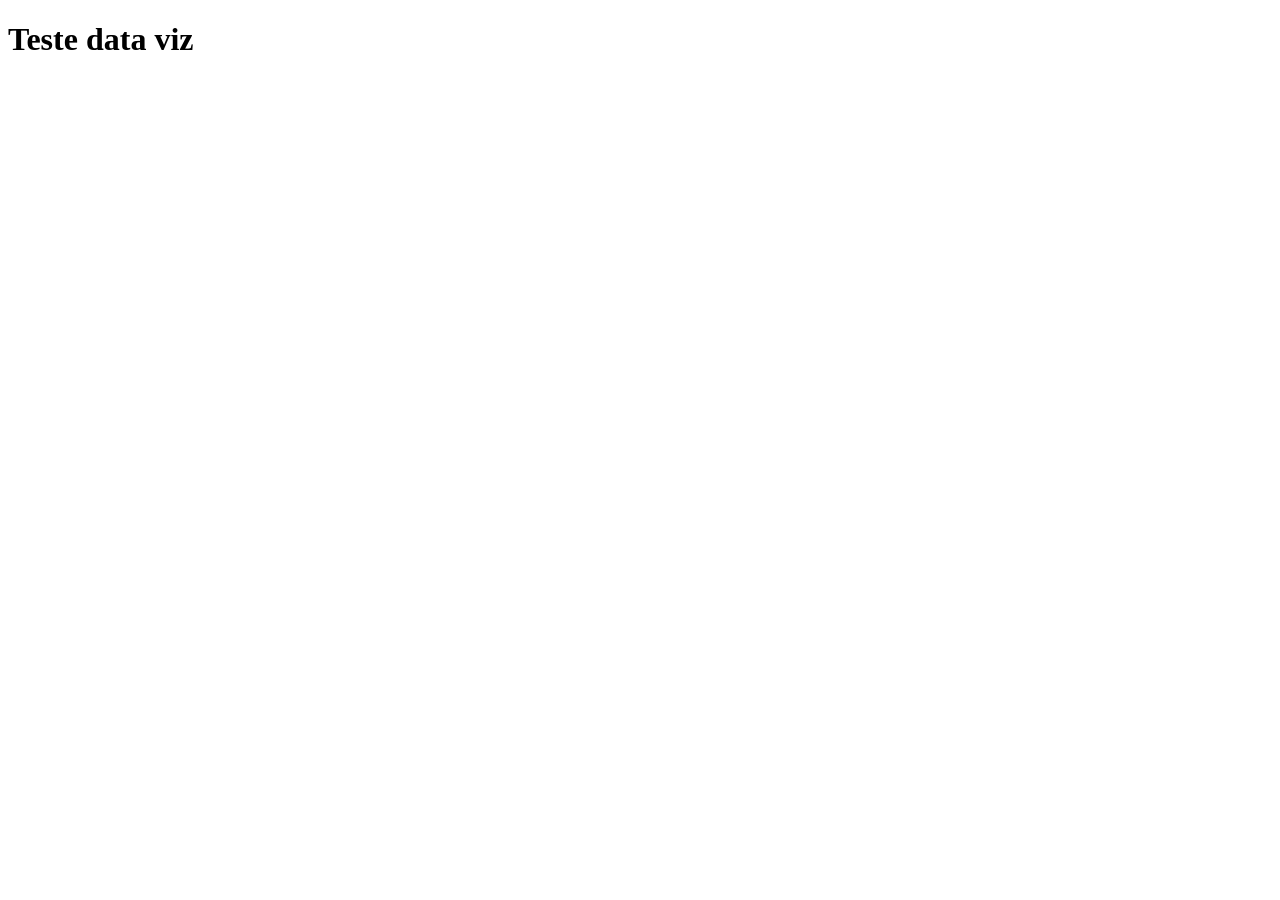
==== public/index.html @ 99648eb2 "Subindo arquivos do web data viz (https://github.com/BandTec/web-data-viz)" ====
<!DOCTYPE html>
<html lang="en">
<head>
  <meta charset="UTF-8">
  <meta name="viewport" content="width=device-width, initial-scale=1.0">
  <title>Home</title>
</head>
<body>
  <h1>Teste data viz</h1>
</body>
</html>
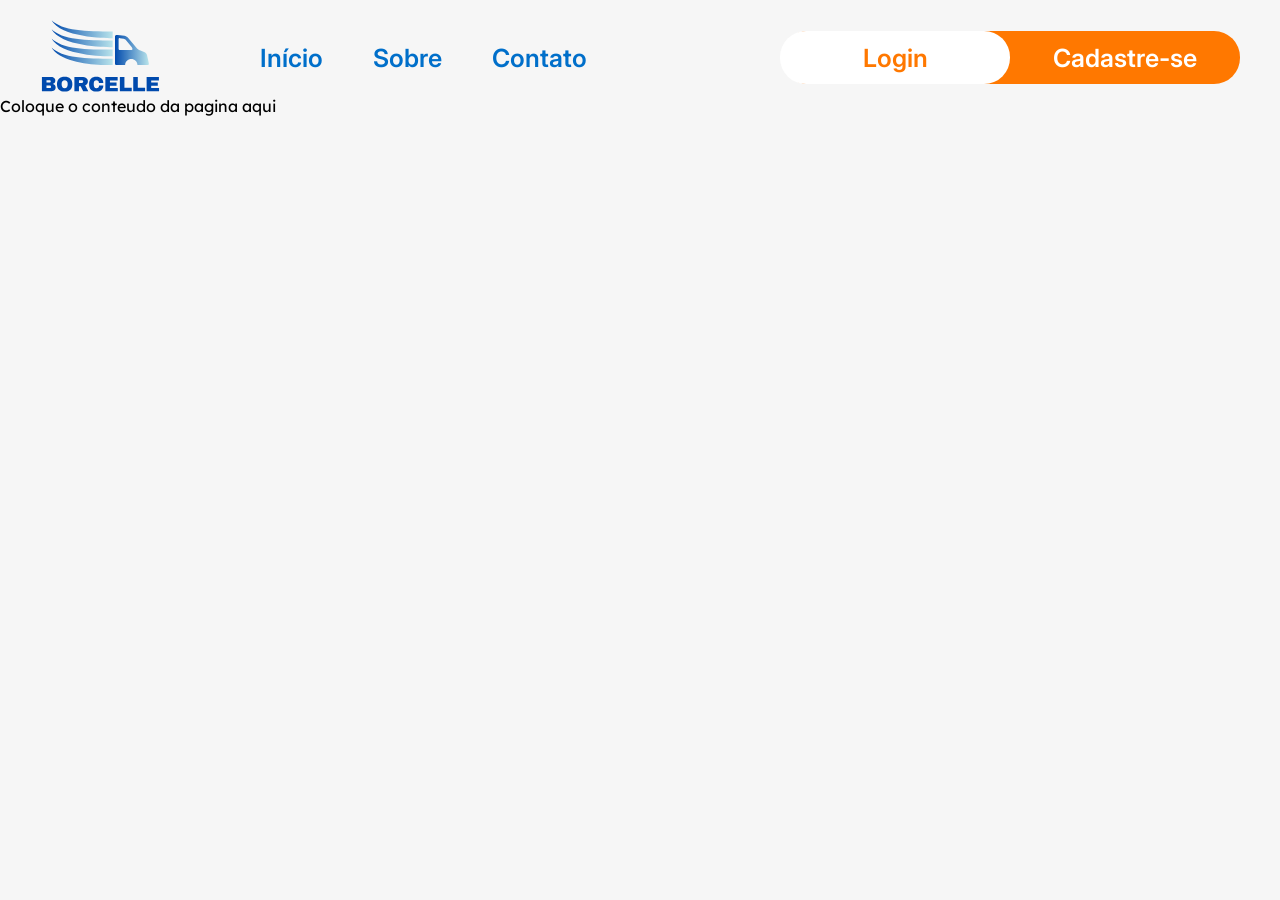
==== commit 82debca7: "Criando componentes principais e configurando os arquivos de css globais." ====
--- a/public/index.html
+++ b/public/index.html
@@ -1,11 +1,19 @@
 <!DOCTYPE html>
-<html lang="en">
+<html lang="PT-BR">
+
 <head>
   <meta charset="UTF-8">
   <meta name="viewport" content="width=device-width, initial-scale=1.0">
   <title>Home</title>
+  <link rel="stylesheet" href="css/global.css">
 </head>
+
 <body>
-  <h1>Teste data viz</h1>
+  <div class="nav1" id="navbar"></div>
+  <div class="conteudo-preLogin">
+    Coloque o conteudo da pagina aqui
+  </div>
 </body>
+<script src="js/componentes/navbar.js"></script>
+
 </html>
--- a/public/css/global.css
+++ b/public/css/global.css
@@ -0,0 +1,254 @@
+ @import url('https://fonts.googleapis.com/css2?family=Lexend+Deca&display=swap');
+ @import url('https://fonts.googleapis.com/css2?family=Inter:wght@100..900&display=swap');
+ @import url('https://cdnjs.cloudflare.com/ajax/libs/font-awesome/6.7.2/css/all.min.css');
+ /* Este arquivo contem configurações de style dos componentes que estão presentes em varias telas 
+ coloque apenas codigos que se repetem muito */
+
+ /* Por favor usem as variaveis para facilitar a configuração do modo escuro  */
+ /* Usem tbm o 'rem' inves do px, nas letras para facilitar a resposividade */
+ * {
+     --azul: #006FCA;
+     --azulEscuro: #004D8D;
+     --laranja: #FF7800;
+     --fundo: #F6F6F6;
+     --branco: #FFFFFF;
+     --cinza: #9C9C9C;
+     font-size: 1px;
+     margin: 0px;
+
+ }
+
+ body {
+     font-family: 'Lexend Deca', sans-serif;
+     background-color: var(--fundo);
+
+     * {
+         font-size: 16rem;
+     }
+ }
+
+ /* Usem tbm o 'rem' inves do 'px', nas letras para facilitar a resposividade */
+ /*
+ Exemplo de como usar 
+ .componente{
+    font-size: 30rem;
+    background-color:var(--F6F6F6);
+    color:var(--laranja);
+    border-color:var(--azul);
+ } */
+
+
+ .nav1 {
+     font-family: 'Inter', sans-serif;
+     display: flex;
+     justify-content: space-between;
+     align-items: center;
+     padding-inline: 40px;
+     padding-top: 20px;
+     position: sticky;
+     top: 0px;
+     left: 0px;
+    transition: 500ms;
+     .esquerda {
+         align-items: center;
+         display: flex;
+         gap: 100px;
+
+         .logo {
+             object-fit: cover;
+             width: 120px;
+
+             img {
+                 display: block;
+                 width: 100%;
+                 height: 100%;
+             }
+         }
+
+         .links {
+             display: flex;
+             gap: 50px;
+
+             a {
+                 text-decoration: none;
+                 font-size: 25rem;
+                 color: var(--azul);
+                 font-weight: 600;
+             }
+         }
+     }
+
+     .entradas {
+         background-color: var(--laranja);
+         display: flex;
+         border-radius: 26px;
+         padding: 0px;
+         margin: 0px;
+
+         a {
+             font-size: 25rem;
+             width: 230px;
+             display: flex;
+             align-items: center;
+             justify-content: center;
+             height: 53px;
+             border-radius: 26px;
+             text-decoration: none;
+             color: #fff;
+             font-weight: 600;
+             padding: 0px;
+             margin: 0px;
+         }
+
+         .login {
+             background-color: var(--branco);
+             color: var(--laranja);
+             margin-left: -2px;
+
+         }
+
+
+
+     }
+
+     .entradas:has(.login:hover) {
+         background-color: var(--branco);
+
+         a {
+             color: var(--laranja);
+         }
+
+         .login {
+             background-color: var(--laranja);
+             color: #fff;
+         }
+     }
+
+ }
+
+ .conteudo-preLogin {
+     width: 100%;
+    
+ }
+
+ main {
+     display: flex;
+
+     .main-posLogin {
+         flex: 1;
+
+         padding-inline: 20px;
+         padding-top: 30px;
+
+         .topo {
+             display: flex;
+             justify-content: space-between;
+
+             .titulo {
+                 color: var(--azulEscuro);
+                 font-size: 40rem;
+                 font-weight: 600;
+             }
+
+             .user {
+                 display: flex;
+                 align-items: center;
+                 gap: 40px;
+
+                 .userButton {
+                     border-radius: 50%;
+                     overflow: hidden;
+                     width: 65px;
+                     height: 65px;
+                     display: flex;
+                     align-items: center;
+                     justify-content: center;
+
+                     img {
+                         object-fit: cover;
+                         width: 100%;
+                         height: 100%;
+                     }
+                 }
+
+                 .buttonSair {
+                     background-color: var(--laranja);
+                     height: 40px;
+                     width: 165px;
+                     display: flex;
+                     align-items: center;
+                     justify-content: center;
+                     text-decoration: none;
+                     color: #fff;
+                     font-size: 20px;
+                     font-weight: 600;
+                     border-radius: 5px;
+                 }
+             }
+         }
+     }
+
+     .conteudo {
+         width: 100%;
+         margin-top: 40px;
+     }
+ }
+
+ .sidebar {
+     box-sizing: border-box;
+     display: flex;
+     flex-direction: column;
+     padding: 20px 15px;
+     width: 400px;
+     height: 100vh;
+     position: sticky;
+     top: 0px;
+     left: 0px;
+
+     .logo {
+         object-fit: cover;
+         width: 100px;
+
+         img {
+             display: block;
+             width: 100%;
+             height: 100%;
+         }
+     }
+
+     .links {
+         display: flex;
+         flex-direction: column;
+         gap: 40px;
+         margin-top: 30px;
+
+         .link {
+             background-color: transparent;
+             color: var(--cinza);
+             padding-inline: 15px;
+             display: flex;
+             align-items: center;
+             justify-content: start;
+             border-radius: 25px;
+             height: 60px;
+             font-size: 26rem;
+             text-decoration: none;
+             font-weight: 500;
+             gap: 10px;
+
+             i {
+                 font-size: 30px;
+             }
+         }
+
+         :hover {
+             background-color: var(--azul);
+             color: #fff;
+         }
+
+         .ativo {
+             background-color: var(--azul);
+             color: #fff;
+         }
+     }
+ }
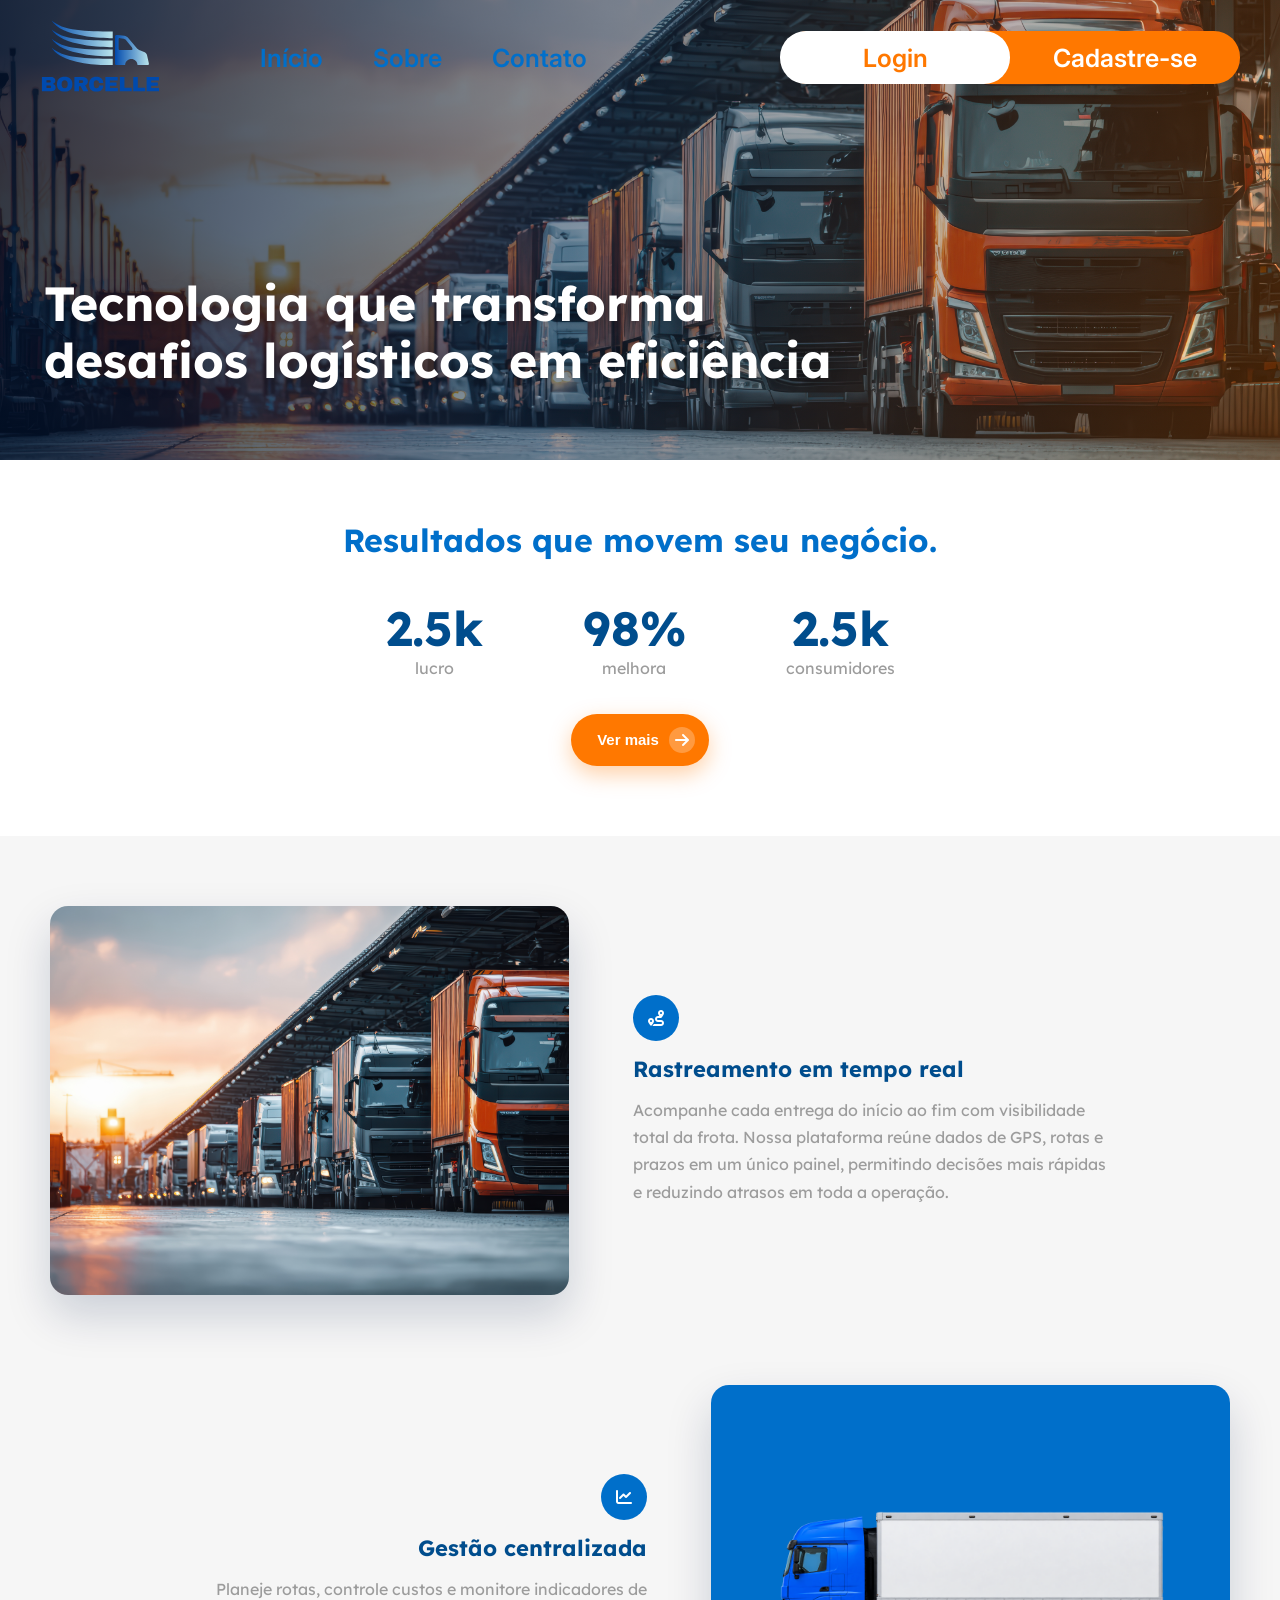
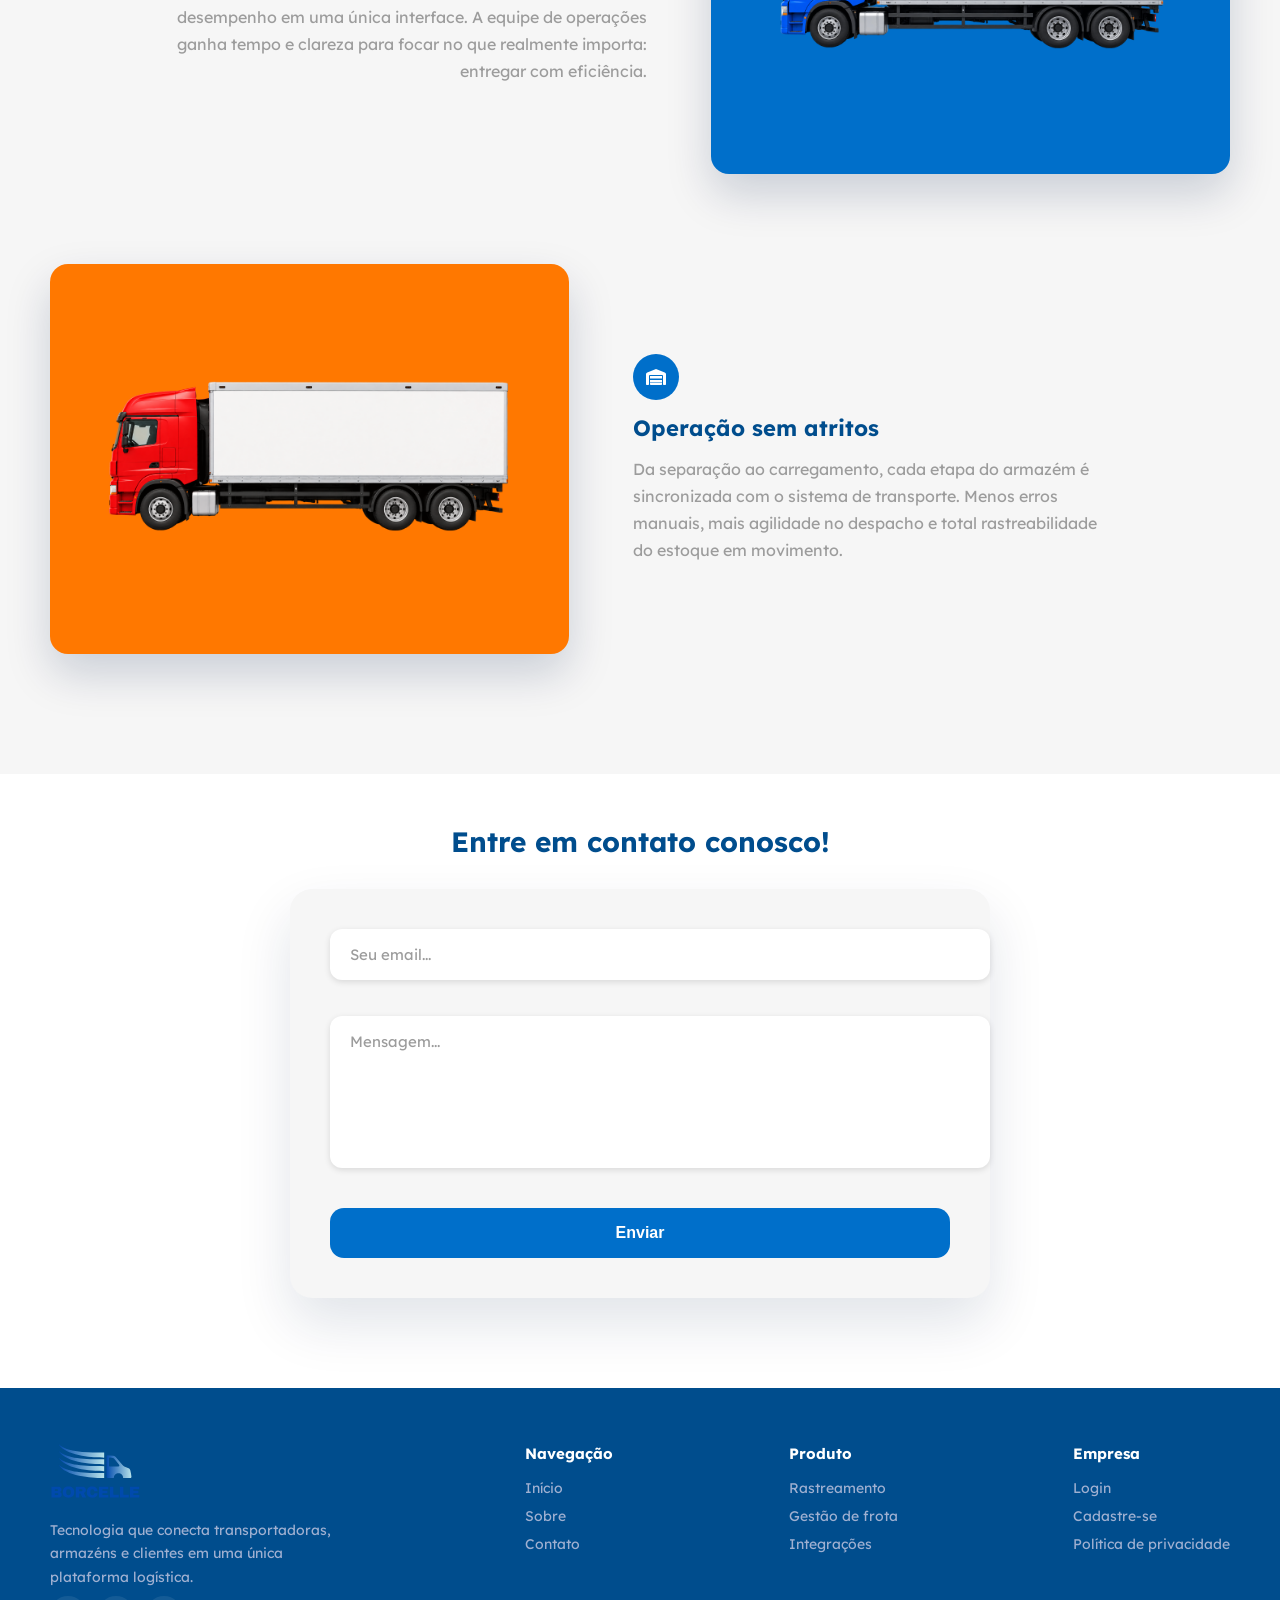
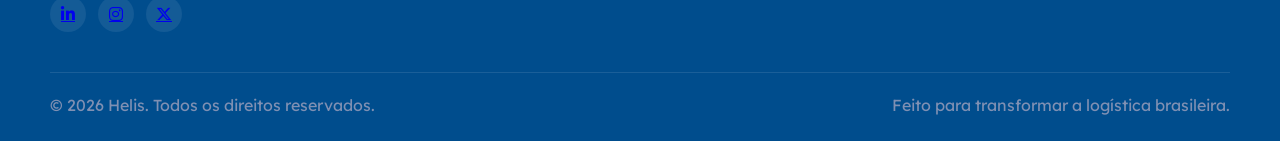
==== commit 6e81075c: "Criação da landing page" ====
--- a/public/index.html
+++ b/public/index.html
@@ -4,16 +4,134 @@
 <head>
   <meta charset="UTF-8">
   <meta name="viewport" content="width=device-width, initial-scale=1.0">
-  <title>Home</title>
+  <link rel="shortcut icon" href="assets/icon/logo.svg" type="image/x-icon">
+  <title>Helis | Início</title>
   <link rel="stylesheet" href="css/global.css">
+  <link rel="stylesheet" href="css/home.css">
 </head>
+<!-- Cada página possui seu próprio arquivo JS e CSS. Dê preferência ao uso dos arquivos existentes e, caso seja necessário, crie novos arquivos. -->
 
 <body>
-  <div class="nav1" id="navbar"></div>
-  <div class="conteudo-preLogin">
-    Coloque o conteudo da pagina aqui
-  </div>
+
+  <div class="nav1 nav-hero" id="navbar"></div>
+
+  <header class="hero">
+    <div class="hero-content">
+      <h1>Tecnologia que transforma<br>desafios logísticos em eficiência</h1>
+    </div>
+  </header>
+
+  <section class="stats-section" id="sobre">
+    <h2>Resultados que movem seu negócio.</h2>
+    <div class="stats-row">
+      <div class="stat">
+        <div class="num">2.5k</div>
+        <div class="label">lucro</div>
+      </div>
+      <div class="stat">
+        <div class="num">98%</div>
+        <div class="label">melhora</div>
+      </div>
+      <div class="stat">
+        <div class="num">2.5k</div>
+        <div class="label">consumidores</div>
+      </div>
+    </div>
+    <button class="btn-cta" type="button">Ver mais <span class="circle"><i class="fa-solid fa-arrow-right"></i></span></button>
+  </section>
+
+  <section class="features">
+
+    <div class="feature-row">
+      <div class="feature-media feature-media--foto">
+        <img src="assets/imgs/home.jpg" alt="Frota de caminhões estacionada em um pátio logístico ao entardecer">
+      </div>
+      <div class="feature-text">
+        <span class="feature-icon"><i class="fa-solid fa-route"></i></span>
+        <h3>Rastreamento em tempo real</h3>
+        <p>Acompanhe cada entrega do início ao fim com visibilidade total da frota. Nossa plataforma reúne dados de GPS, rotas e prazos em um único painel, permitindo decisões mais rápidas e reduzindo atrasos em toda a operação.</p>
+      </div>
+    </div>
+
+    <div class="feature-row reverse">
+      <div class="feature-media feature-media--azul">
+        <img src="assets/imgs/TruckBlue.png" alt="Ilustração de um caminhão de transporte de cargas">
+      </div>
+      <div class="feature-text">
+        <span class="feature-icon"><i class="fa-solid fa-chart-line"></i></span>
+        <h3>Gestão centralizada</h3>
+        <p>Planeje rotas, controle custos e monitore indicadores de desempenho em uma única interface. A equipe de operações ganha tempo e clareza para focar no que realmente importa: entregar com eficiência.</p>
+      </div>
+    </div>
+
+    <div class="feature-row">
+      <div class="feature-media feature-media--laranja">
+        <img src="assets/imgs/TruckRed.png" alt="Ilustração de um caminhão de entrega">
+      </div>
+      <div class="feature-text">
+        <span class="feature-icon"><i class="fa-solid fa-warehouse"></i></span>
+        <h3>Operação sem atritos</h3>
+        <p>Da separação ao carregamento, cada etapa do armazém é sincronizada com o sistema de transporte. Menos erros manuais, mais agilidade no despacho e total rastreabilidade do estoque em movimento.</p>
+      </div>
+    </div>
+
+  </section>
+
+  <section class="contact-section" id="contato">
+    <h2>Entre em contato conosco!</h2>
+    <div class="contact-card">
+      <form id="contact-form" novalidate>
+        <input type="email" id="email" name="email" placeholder="Seu email...">
+        <span class="field-error" id="email-error"></span>
+
+        <textarea id="message" name="message" placeholder="Mensagem..."></textarea>
+        <span class="field-error" id="message-error"></span>
+
+        <button type="submit" class="btn-submit">Enviar</button>
+      </form>
+      <div class="form-success" id="form-success"></div>
+    </div>
+  </section>
+
+  <footer class="rodape">
+    <div class="footer-grid">
+      <div class="footer-brand">
+        <a class="logo" href="index.html"><img src="assets/icon/logo.svg" alt="Logo Helis"></a>
+        <p>Tecnologia que conecta transportadoras, armazéns e clientes em uma única plataforma logística.</p>
+        <div class="footer-social">
+          <a href="#" aria-label="LinkedIn"><i class="fa-brands fa-linkedin-in"></i></a>
+          <a href="#" aria-label="Instagram"><i class="fa-brands fa-instagram"></i></a>
+          <a href="#" aria-label="X"><i class="fa-brands fa-x-twitter"></i></a>
+        </div>
+      </div>
+      <div class="footer-col">
+        <h4>Navegação</h4>
+        <a href="#inicio">Início</a>
+        <a href="#sobre">Sobre</a>
+        <a href="#contato">Contato</a>
+      </div>
+      <div class="footer-col">
+        <h4>Produto</h4>
+        <a href="#">Rastreamento</a>
+        <a href="#">Gestão de frota</a>
+        <a href="#">Integrações</a>
+      </div>
+      <div class="footer-col">
+        <h4>Empresa</h4>
+        <a href="login.html">Login</a>
+        <a href="cadastro.html">Cadastre-se</a>
+        <a href="#">Política de privacidade</a>
+      </div>
+    </div>
+    <div class="footer-bottom">
+      <span>© 2026 Helis. Todos os direitos reservados.</span>
+      <span>Feito para transformar a logística brasileira.</span>
+    </div>
+  </footer>
+
+  <script src="js/componentes/navbar.js"></script>
+  <script src="js/session.js"></script>
+  <script src="js/langePage.js"></script>
 </body>
-<script src="js/componentes/navbar.js"></script>
 
 </html>
--- a/public/css/global.css
+++ b/public/css/global.css
@@ -75,6 +75,10 @@
                  color: var(--azul);
                  font-weight: 600;
              }
+             a:hover{
+                    transform: translateY(-2px);
+                    color: var(--laranja);
+             }
          }
      }
 
@@ -184,6 +188,11 @@
                      font-weight: 600;
                      border-radius: 5px;
                  }
+                 .buttonSair:hover {
+                     transform: translateY(-2px);
+    box-shadow: 0 4px 10px rgba(0, 0, 0, 0.15);
+   
+                 }
              }
          }
      }
@@ -239,10 +248,11 @@
              i {
                  font-size: 30px;
              }
+             transition: 300ms;
          }
 
          :hover {
-             background-color: var(--azul);
+             background-color: #006fcad0;
              color: #fff;
          }
 
--- a/public/css/home.css
+++ b/public/css/home.css
@@ -0,0 +1,430 @@
+/* Por favor usem as variaveis para facilitar a configuração do modo escuro  */
+ /* Usem tbm o 'rem' inves do px, nas letras para facilitar a resposividade */
+
+ /*
+ Exemplo de como usar as variaveis de cor e o rem
+ .componente{
+    font-size: 30rem;
+    background-color:var(--F6F6F6);
+    color:var(--laranja);
+    border-color:var(--azul);
+ }
+As variaveis estão declaradas no arquivo global.css
+Não é necessário copiar as variaveis aqui ,apenas use o var(--variavel);
+
+ */
+
+ /* O componente .nav1 (navbar.js) já cuida do fundo transparente -> branco no scroll.
+ Aqui só sobrepomos ele em cima da imagem do header, só nesta página. */
+ #navbar.nav-hero {
+   position: sticky;
+   z-index: 10;
+   margin-bottom: -96rem;
+ }
+
+ .hero {
+   position: relative;
+   min-height: 460rem;
+   display: flex;
+   align-items: flex-end;
+   background-image:
+     linear-gradient(100deg, rgba(0, 15, 40, .82) 0%, rgba(0, 30, 60, .45) 45%, rgba(255, 120, 0, .25) 100%),
+     url('../assets/imgs/home.jpg');
+   background-size: cover;
+   background-position: center;
+
+   .hero-content {
+     padding: 90rem 44rem 70rem;
+     max-width: 900rem;
+
+     h1 {
+       color: var(--branco);
+       font-size: 48rem;
+       font-weight: 700;
+       line-height: 1.2;
+       text-shadow: 0 2rem 18rem rgba(0, 0, 0, .35);
+     }
+   }
+ }
+
+ .stats-section {
+   text-align: center;
+   padding: 60rem 24rem 70rem;
+   background-color: var(--branco);
+
+   h2 {
+     color: var(--azul);
+     font-size: 32rem;
+     font-weight: 700;
+     margin-bottom: 44rem;
+   }
+
+   .stats-row {
+     display: flex;
+     justify-content: center;
+     flex-wrap: wrap;
+     gap: 100rem;
+     margin-bottom: 36rem;
+
+     .stat {
+       .num {
+         font-size: 48rem;
+         font-weight: 700;
+         color: var(--azulEscuro);
+         line-height: 1;
+       }
+
+       .label {
+         margin-top: 6rem;
+         color: var(--cinza);
+         font-size: 16rem;
+       }
+     }
+   }
+ }
+
+ .btn-cta {
+   display: inline-flex;
+   align-items: center;
+   gap: 10rem;
+   background-color: var(--laranja);
+   color: var(--branco);
+   padding: 13rem 14rem 13rem 26rem;
+   border: none;
+   border-radius: 40rem;
+   font-size: 15rem;
+   font-weight: 700;
+   cursor: pointer;
+   box-shadow: 0 8rem 22rem rgba(255, 120, 0, .35);
+   transition: 200ms;
+
+   .circle {
+     width: 26rem;
+     height: 26rem;
+     border-radius: 50%;
+     background-color: rgba(255, 255, 255, .25);
+     display: flex;
+     align-items: center;
+     justify-content: center;
+     font-size: 12rem;
+   }
+ }
+
+ .btn-cta:hover {
+   transform: translateY(-2rem);
+   box-shadow: 0 10rem 26rem rgba(255, 120, 0, .45);
+ }
+
+ .features {
+   background-color: var(--fundo);
+   padding: 70rem 44rem 30rem;
+
+   .feature-row {
+     display: flex;
+     align-items: center;
+     gap: 64rem;
+     max-width: 1180rem;
+     margin: 0 auto 90rem;
+
+     .feature-media {
+       flex: 0 0 44%;
+       aspect-ratio: 4 / 3;
+       border-radius: 18rem;
+       overflow: hidden;
+       box-shadow: 0 20rem 45rem rgba(0, 30, 70, .18);
+       display: flex;
+       align-items: center;
+       justify-content: center;
+
+       img {
+         width: 100%;
+         height: 100%;
+         object-fit: cover;
+       }
+     }
+
+     .feature-media--azul {
+       background-color: var(--azul);
+
+       img {
+         width: 80%;
+         height: auto;
+         object-fit: contain;
+       }
+     }
+
+     .feature-media--laranja {
+       background-color: var(--laranja);
+
+       img {
+         width: 80%;
+         height: auto;
+         object-fit: contain;
+       }
+     }
+
+     .feature-text {
+       flex: 1;
+
+       .feature-icon {
+         display: inline-flex;
+         align-items: center;
+         justify-content: center;
+         width: 46rem;
+         height: 46rem;
+         border-radius: 50%;
+         background-color: var(--azul);
+         color: var(--branco);
+         font-size: 20rem;
+         margin-bottom: 14rem;
+       }
+
+       h3 {
+         color: var(--azulEscuro);
+         font-size: 22rem;
+         font-weight: 700;
+         margin-bottom: 14rem;
+       }
+
+       p {
+         color: var(--cinza);
+         font-size: 16rem;
+         line-height: 1.7;
+         max-width: 480rem;
+       }
+     }
+   }
+
+   .feature-row.reverse {
+     flex-direction: row-reverse;
+
+     .feature-text {
+       text-align: right;
+
+       .feature-icon,
+       p {
+         margin-left: auto;
+       }
+     }
+   }
+ }
+
+ .contact-section {
+   background-color: var(--branco);
+   padding: 50rem 24rem 90rem;
+   text-align: center;
+
+   h2 {
+     color: var(--azulEscuro);
+     font-size: 28rem;
+     font-weight: 700;
+     margin-bottom: 30rem;
+   }
+
+   .contact-card {
+     max-width: 620rem;
+     margin: 0 auto;
+     background-color: var(--fundo);
+     border-radius: 22rem;
+     padding: 40rem;
+     box-shadow: 0 25rem 55rem rgba(0, 30, 70, .12);
+
+     input,
+     textarea {
+       width: 100%;
+       border: none;
+       background-color: var(--branco);
+       box-shadow: 0 2rem 6rem rgba(0, 0, 0, .12);
+       border-radius: 12rem;
+       padding: 16rem 20rem;
+       font-size: 15rem;
+       font-family: 'Lexend Deca', sans-serif;
+       margin-bottom: 18rem;
+       resize: none;
+     }
+
+     textarea {
+       height: 120rem;
+     }
+
+     input:focus,
+     textarea:focus {
+       outline: 2rem solid var(--azul);
+     }
+
+     input::placeholder,
+     textarea::placeholder {
+       color: var(--cinza);
+     }
+   }
+
+   .field-error {
+     display: block;
+     text-align: left;
+     color: #c0392b;
+     font-size: 13rem;
+     margin: -12rem 0 14rem 4rem;
+     min-height: 16rem;
+   }
+
+   .btn-submit {
+     width: 100%;
+     background-color: var(--azul);
+     color: var(--branco);
+     border: none;
+     padding: 16rem;
+     border-radius: 14rem;
+     font-size: 16rem;
+     font-weight: 700;
+     cursor: pointer;
+     transition: 200ms;
+   }
+
+   .btn-submit:hover {
+     background-color: var(--azulEscuro);
+     transform: translateY(-2rem);
+   }
+
+   .form-success {
+     display: none;
+     margin-top: 16rem;
+     padding: 14rem 18rem;
+     background-color: #e6f6ec;
+     color: #1e7a44;
+     border-radius: 10rem;
+     font-size: 14rem;
+     font-weight: 600;
+   }
+
+   .form-success.visible {
+     display: block;
+   }
+ }
+
+ .rodape {
+   background-color: var(--azulEscuro);
+   color: #c7d3ec;
+   padding: 56rem 44rem 26rem;
+
+   .footer-grid {
+     display: flex;
+     flex-wrap: wrap;
+     justify-content: space-between;
+     gap: 48rem;
+     max-width: 1180rem;
+     margin: 0 auto 40rem;
+
+     .footer-brand {
+       max-width: 300rem;
+
+       .logo {
+         display: inline-block;
+         width: 90rem;
+         margin-bottom: 14rem;
+
+         img {
+           display: block;
+           width: 100%;
+         }
+       }
+
+       p {
+         color: #9fb0d1;
+         font-size: 14rem;
+         line-height: 1.7;
+       }
+     }
+
+     .footer-col {
+       h4 {
+         color: var(--branco);
+         font-size: 15rem;
+         font-weight: 700;
+         margin-bottom: 16rem;
+       }
+
+       a {
+         display: block;
+         color: #9fb0d1;
+         font-size: 14rem;
+         text-decoration: none;
+         margin-bottom: 10rem;
+         transition: 200ms;
+       }
+
+       a:hover {
+         color: var(--laranja);
+       }
+     }
+   }
+
+   .footer-social {
+     display: flex;
+     gap: 12rem;
+     margin-top: 6rem;
+
+     a {
+       width: 36rem;
+       height: 36rem;
+       border-radius: 50%;
+       background-color: rgba(255, 255, 255, .08);
+       display: flex;
+       align-items: center;
+       justify-content: center;
+       font-size: 15rem;
+       margin-bottom: 0;
+     }
+
+     a:hover {
+       background-color: var(--laranja);
+       color: var(--branco);
+     }
+   }
+
+   .footer-bottom {
+     border-top: 1rem solid rgba(255, 255, 255, .1);
+     max-width: 1180rem;
+     margin: 0 auto;
+     padding-top: 22rem;
+     display: flex;
+     flex-wrap: wrap;
+     justify-content: space-between;
+     gap: 10rem;
+     font-size: 13rem;
+     color: #7f90b3;
+   }
+ }
+
+ @media (max-width: 900px) {
+   .nav1 .esquerda .links {
+     display: none;
+   }
+
+   .hero .hero-content h1 {
+     font-size: 34rem;
+   }
+
+   .features .feature-row,
+   .features .feature-row.reverse {
+     flex-direction: column;
+     text-align: left;
+
+     .feature-media {
+       flex: none;
+       width: 100%;
+     }
+
+     .feature-text {
+       text-align: left;
+
+       .feature-icon,
+       p {
+         margin-left: 0;
+       }
+     }
+   }
+
+   .stats-section .stats-row {
+     gap: 40rem;
+   }
+ }
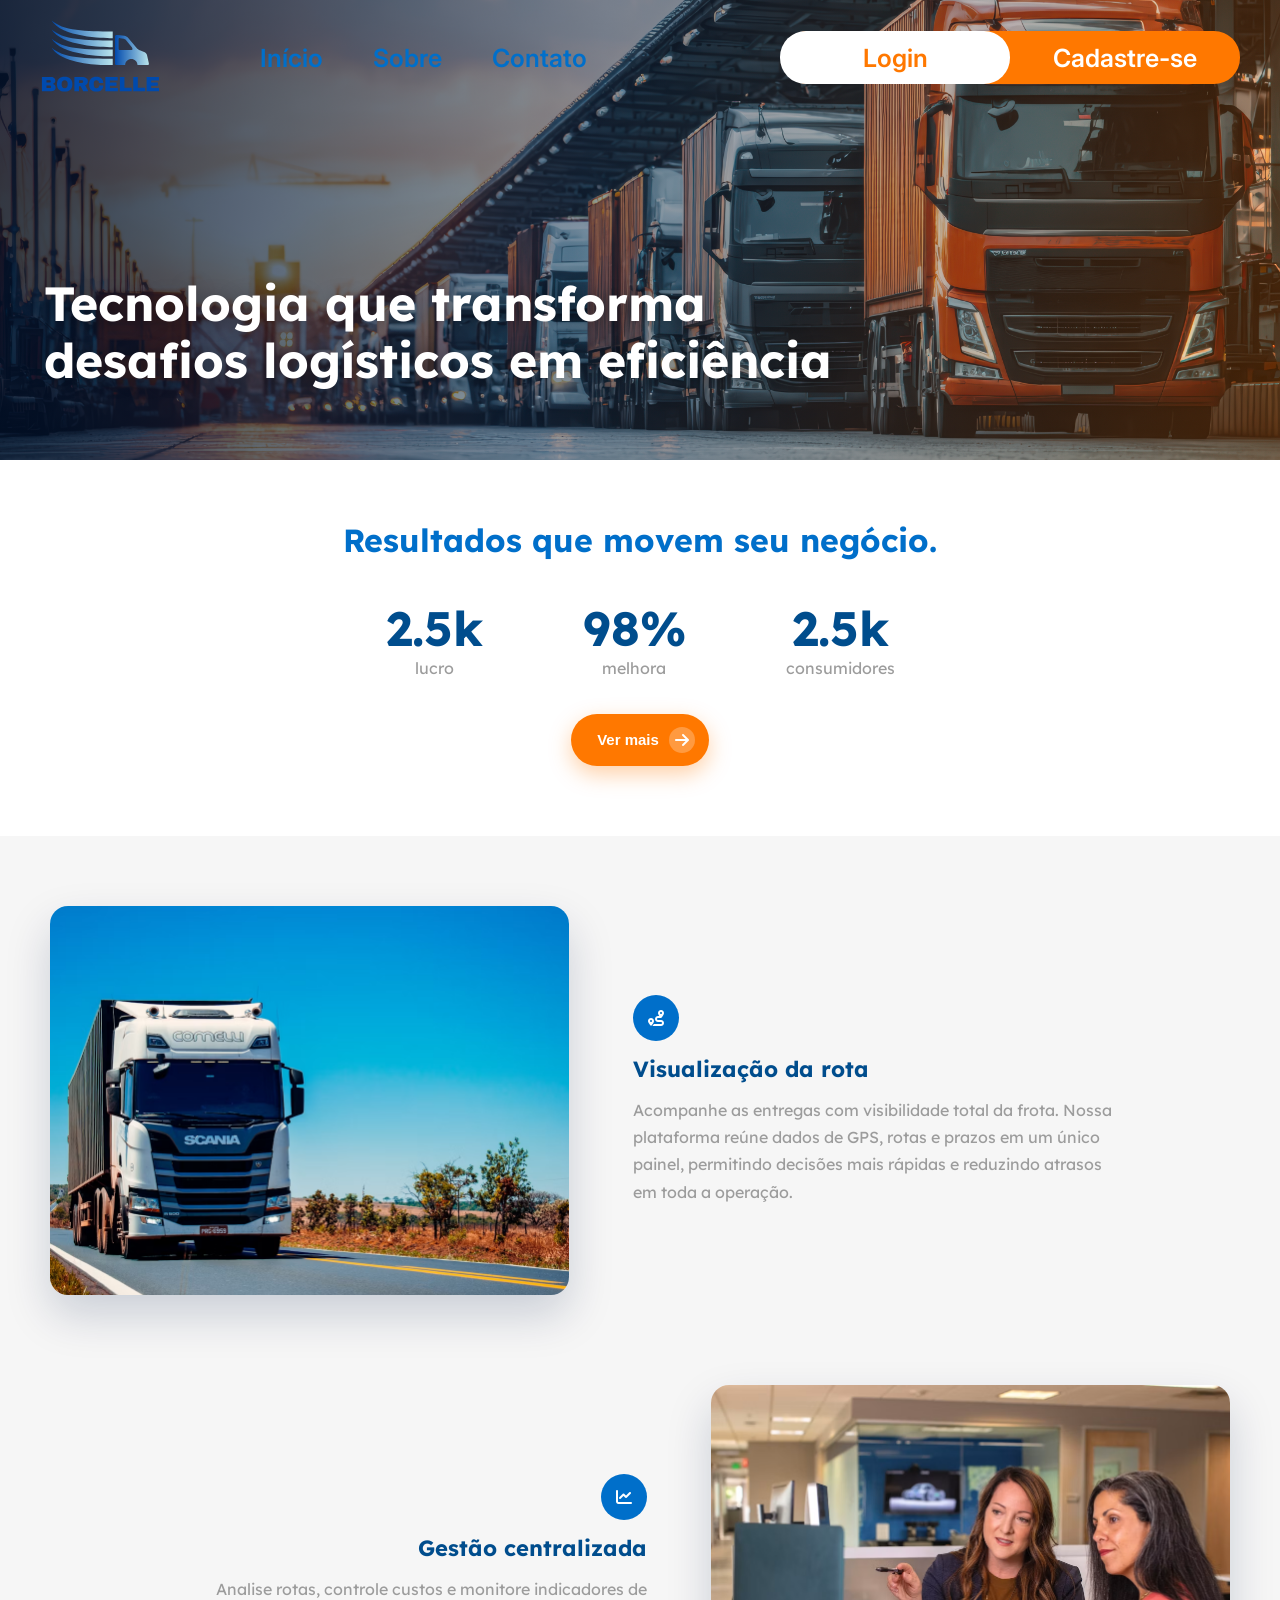
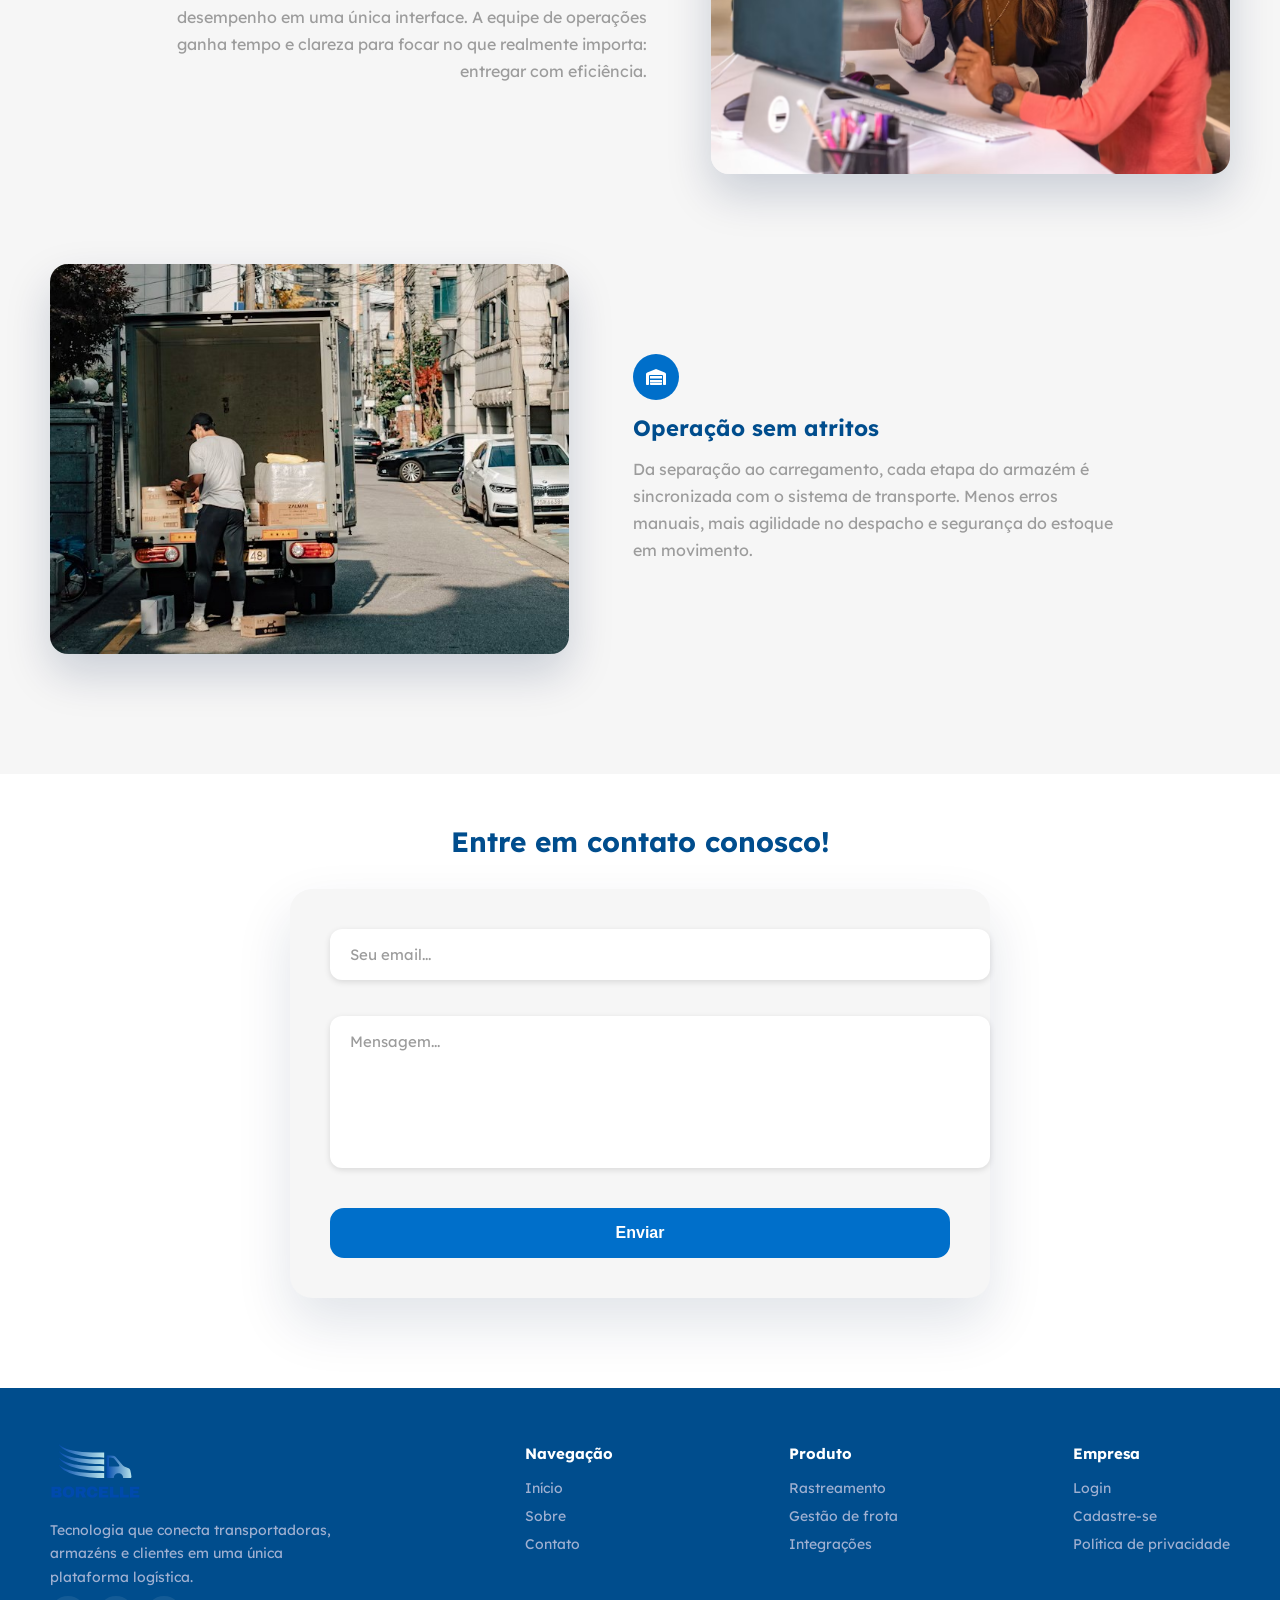
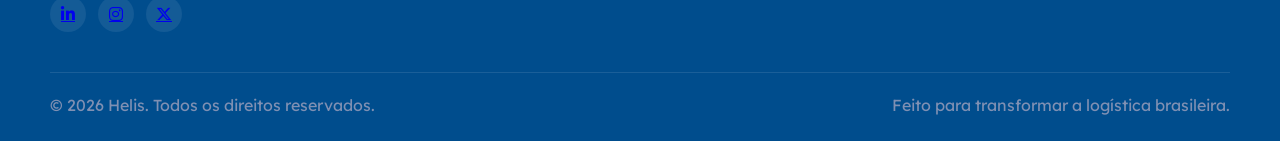
==== commit 502182bd: "Ajuste nas imagens e nos textos" ====
--- a/public/index.html
+++ b/public/index.html
@@ -44,34 +44,34 @@
 
     <div class="feature-row">
       <div class="feature-media feature-media--foto">
-        <img src="assets/imgs/home.jpg" alt="Frota de caminhões estacionada em um pátio logístico ao entardecer">
+        <img src="assets/imgs/bloco1.png" alt="Caminhão na estrada.">
       </div>
       <div class="feature-text">
         <span class="feature-icon"><i class="fa-solid fa-route"></i></span>
-        <h3>Rastreamento em tempo real</h3>
-        <p>Acompanhe cada entrega do início ao fim com visibilidade total da frota. Nossa plataforma reúne dados de GPS, rotas e prazos em um único painel, permitindo decisões mais rápidas e reduzindo atrasos em toda a operação.</p>
+        <h3>Visualização da rota</h3>
+        <p>Acompanhe as entregas com visibilidade total da frota. Nossa plataforma reúne dados de GPS, rotas e prazos em um único painel, permitindo decisões mais rápidas e reduzindo atrasos em toda a operação.</p>
       </div>
     </div>
 
     <div class="feature-row reverse">
-      <div class="feature-media feature-media--azul">
-        <img src="assets/imgs/TruckBlue.png" alt="Ilustração de um caminhão de transporte de cargas">
+      <div class="feature-media feature-media--foto">
+        <img src="assets/imgs/bloco2.avif" alt="Duas analistas, olhando para um computador e apontando métricas.">
       </div>
       <div class="feature-text">
         <span class="feature-icon"><i class="fa-solid fa-chart-line"></i></span>
         <h3>Gestão centralizada</h3>
-        <p>Planeje rotas, controle custos e monitore indicadores de desempenho em uma única interface. A equipe de operações ganha tempo e clareza para focar no que realmente importa: entregar com eficiência.</p>
+        <p>Analise rotas, controle custos e monitore indicadores de desempenho em uma única interface. A equipe de operações ganha tempo e clareza para focar no que realmente importa: entregar com eficiência.</p>
       </div>
     </div>
 
     <div class="feature-row">
-      <div class="feature-media feature-media--laranja">
-        <img src="assets/imgs/TruckRed.png" alt="Ilustração de um caminhão de entrega">
+      <div class="feature-media feature-media--foto">
+        <img src="assets/imgs/bloco3.jpg" alt="Homem descarregando caminhão de entrega.">
       </div>
       <div class="feature-text">
         <span class="feature-icon"><i class="fa-solid fa-warehouse"></i></span>
         <h3>Operação sem atritos</h3>
-        <p>Da separação ao carregamento, cada etapa do armazém é sincronizada com o sistema de transporte. Menos erros manuais, mais agilidade no despacho e total rastreabilidade do estoque em movimento.</p>
+        <p>Da separação ao carregamento, cada etapa do armazém é sincronizada com o sistema de transporte. Menos erros manuais, mais agilidade no despacho e segurança do estoque em movimento.</p>
       </div>
     </div>
 
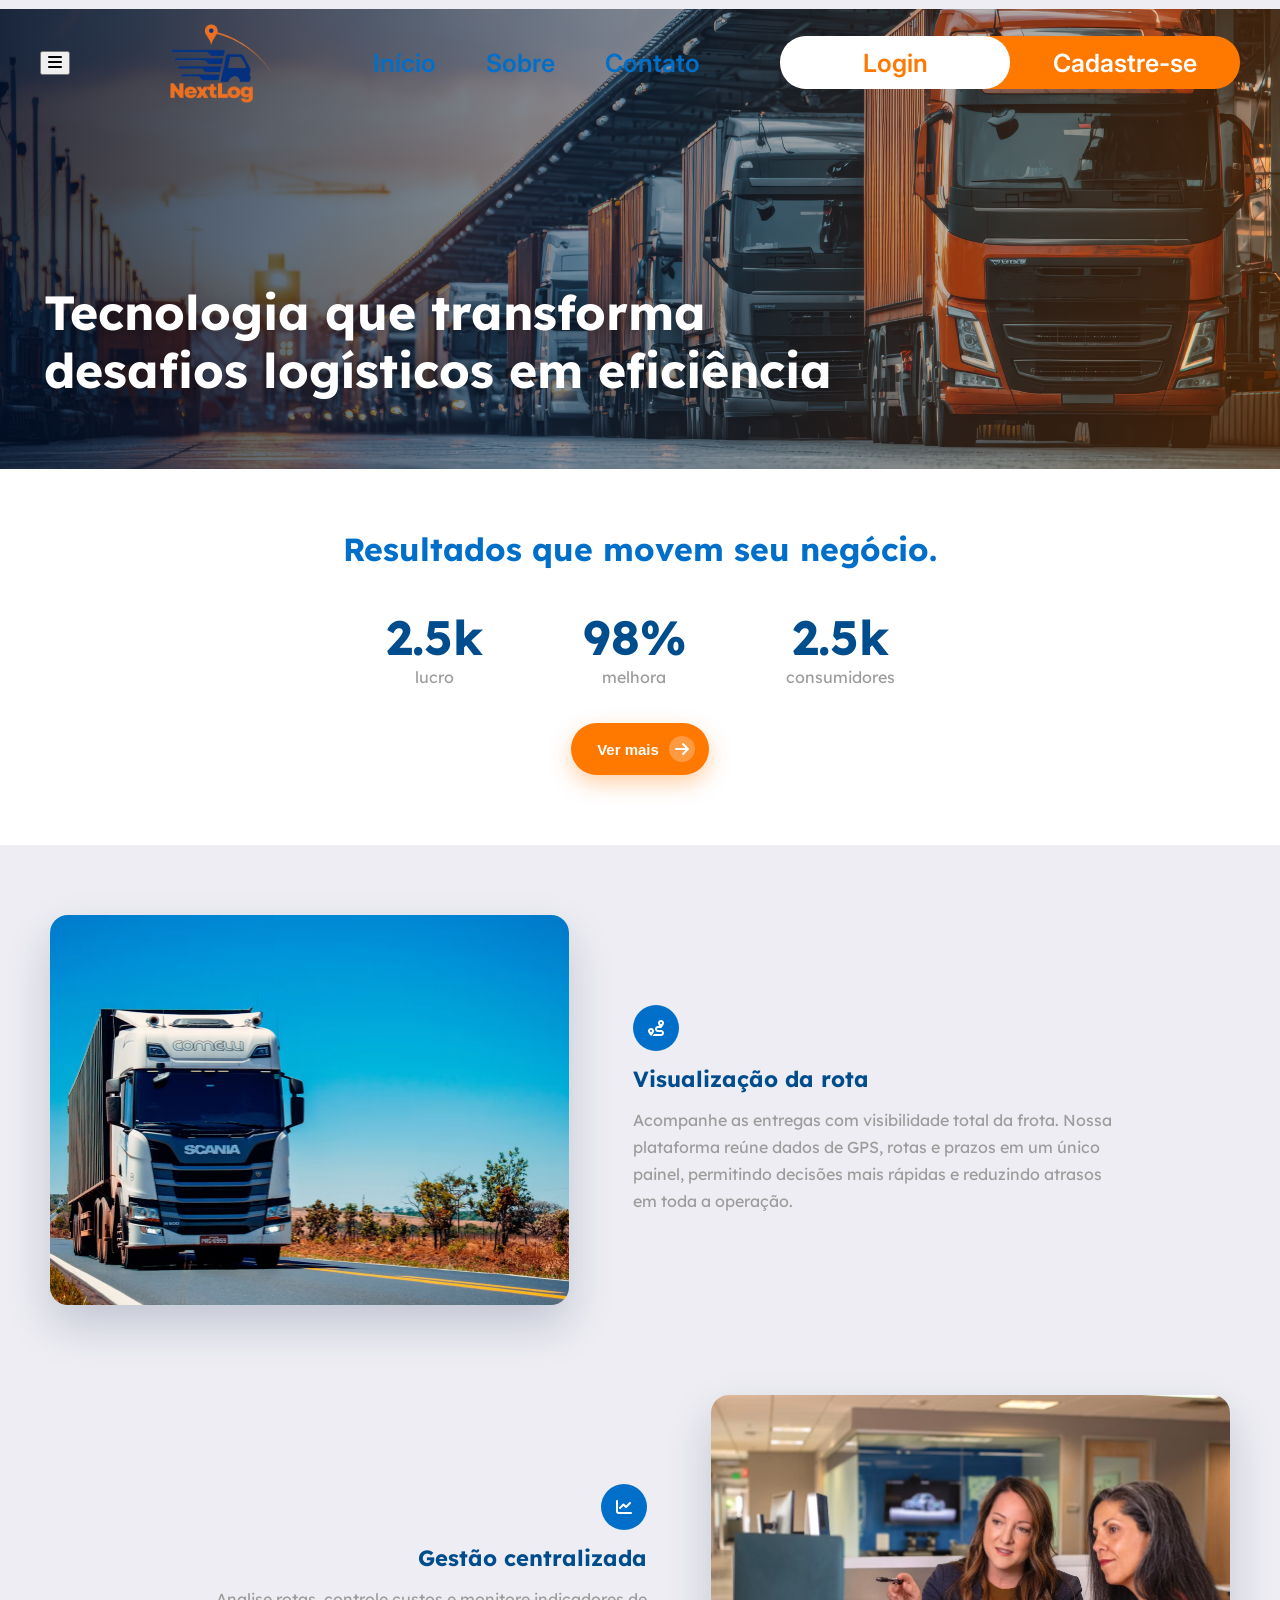
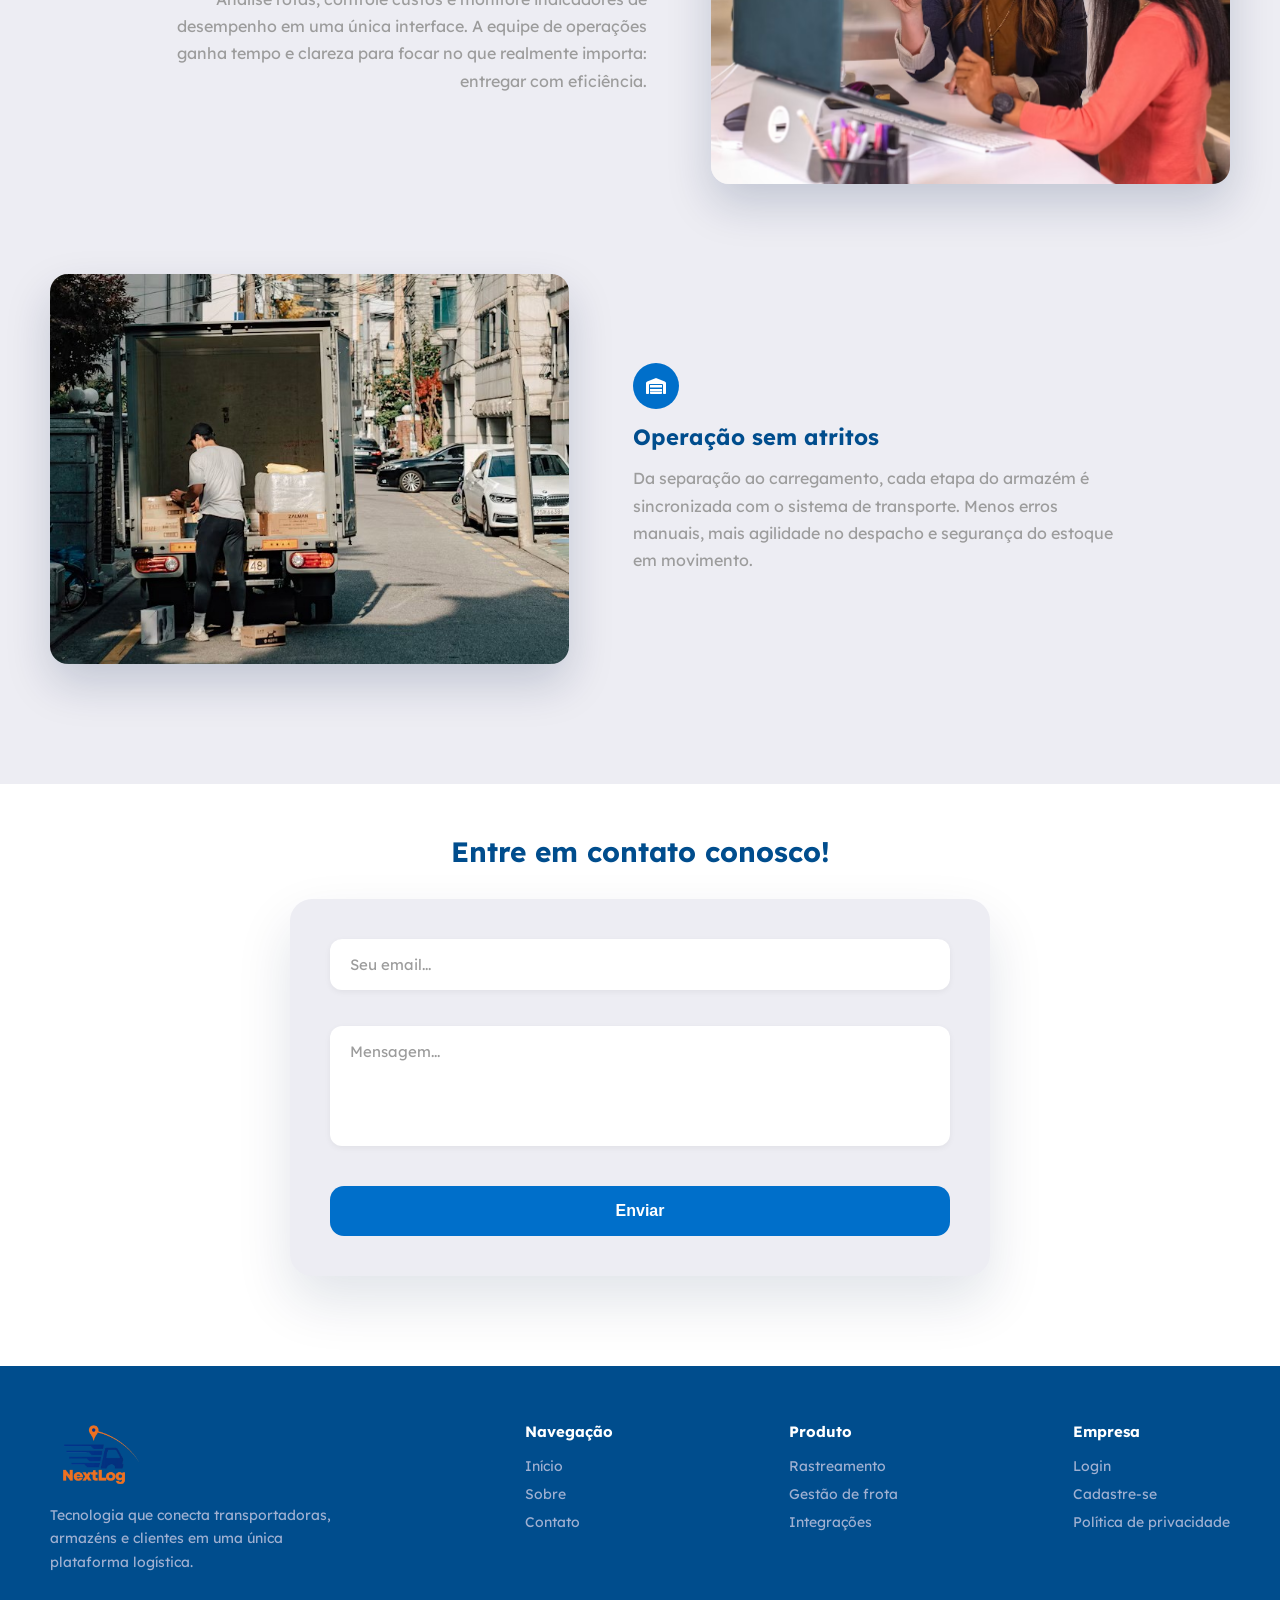
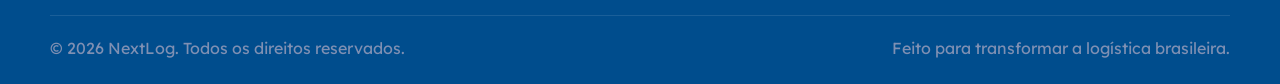
==== commit 282f30a9: "Ajustes no css" ====
--- a/public/index.html
+++ b/public/index.html
@@ -4,8 +4,8 @@
 <head>
   <meta charset="UTF-8">
   <meta name="viewport" content="width=device-width, initial-scale=1.0">
-  <link rel="shortcut icon" href="assets/icon/logo.svg" type="image/x-icon">
-  <title>Helis | Início</title>
+  <link rel="shortcut icon" href="assets/icon/icon.png" type="image/x-icon">
+  <title>NextLog | Início</title>
   <link rel="stylesheet" href="css/global.css">
   <link rel="stylesheet" href="css/home.css">
 </head>
@@ -16,7 +16,7 @@
   <div class="nav1 nav-hero" id="navbar"></div>
 
   <header class="hero">
-    <div class="hero-content">
+    <div class="hero-content" >
       <h1>Tecnologia que transforma<br>desafios logísticos em eficiência</h1>
     </div>
   </header>
@@ -40,7 +40,7 @@
     <button class="btn-cta" type="button">Ver mais <span class="circle"><i class="fa-solid fa-arrow-right"></i></span></button>
   </section>
 
-  <section class="features">
+  <section class="features" id="sobre">
 
     <div class="feature-row">
       <div class="feature-media feature-media--foto">
@@ -96,13 +96,8 @@
   <footer class="rodape">
     <div class="footer-grid">
       <div class="footer-brand">
-        <a class="logo" href="index.html"><img src="assets/icon/logo.svg" alt="Logo Helis"></a>
+        <a class="logo" href="index.html"><img src="assets/icon/logo.png" alt="Logo Helis"></a>
         <p>Tecnologia que conecta transportadoras, armazéns e clientes em uma única plataforma logística.</p>
-        <div class="footer-social">
-          <a href="#" aria-label="LinkedIn"><i class="fa-brands fa-linkedin-in"></i></a>
-          <a href="#" aria-label="Instagram"><i class="fa-brands fa-instagram"></i></a>
-          <a href="#" aria-label="X"><i class="fa-brands fa-x-twitter"></i></a>
-        </div>
       </div>
       <div class="footer-col">
         <h4>Navegação</h4>
@@ -124,7 +119,7 @@
       </div>
     </div>
     <div class="footer-bottom">
-      <span>© 2026 Helis. Todos os direitos reservados.</span>
+      <span>© 2026 NextLog. Todos os direitos reservados.</span>
       <span>Feito para transformar a logística brasileira.</span>
     </div>
   </footer>
--- a/public/css/global.css
+++ b/public/css/global.css
@@ -10,7 +10,7 @@
      --azul: #006FCA;
      --azulEscuro: #004D8D;
      --laranja: #FF7800;
-     --fundo: #F6F6F6;
+     --fundo: #ededf3;
      --branco: #FFFFFF;
      --cinza: #9C9C9C;
      font-size: 1px;
--- a/public/css/home.css
+++ b/public/css/home.css
@@ -231,10 +231,11 @@
 
      input,
      textarea {
+      box-sizing: border-box;
        width: 100%;
        border: none;
        background-color: var(--branco);
-       box-shadow: 0 2rem 6rem rgba(0, 0, 0, .12);
+       box-shadow: 0 2rem 6rem rgba(0, 0, 0, 0.053);
        border-radius: 12rem;
        padding: 16rem 20rem;
        font-size: 15rem;
@@ -358,28 +359,7 @@
      }
    }
 
-   .footer-social {
-     display: flex;
-     gap: 12rem;
-     margin-top: 6rem;
-
-     a {
-       width: 36rem;
-       height: 36rem;
-       border-radius: 50%;
-       background-color: rgba(255, 255, 255, .08);
-       display: flex;
-       align-items: center;
-       justify-content: center;
-       font-size: 15rem;
-       margin-bottom: 0;
-     }
-
-     a:hover {
-       background-color: var(--laranja);
-       color: var(--branco);
-     }
-   }
+   
 
    .footer-bottom {
      border-top: 1rem solid rgba(255, 255, 255, .1);
